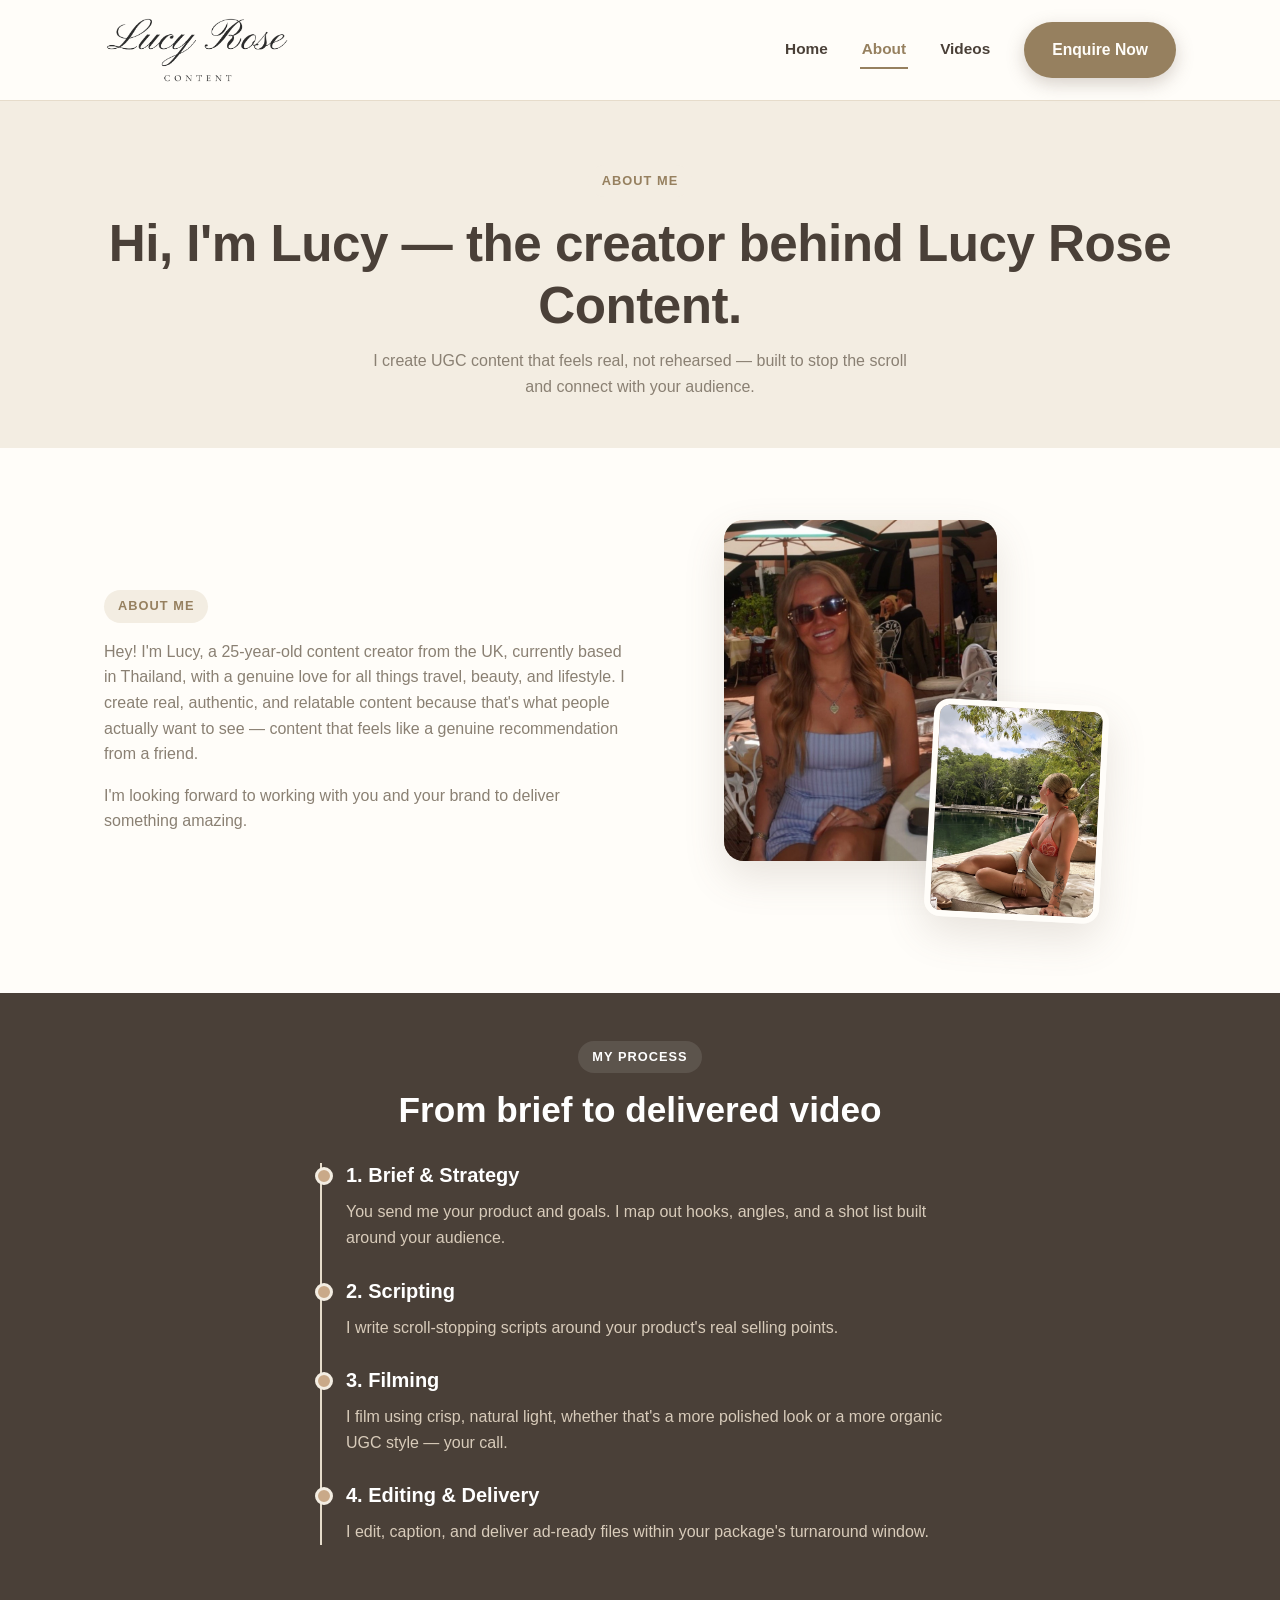
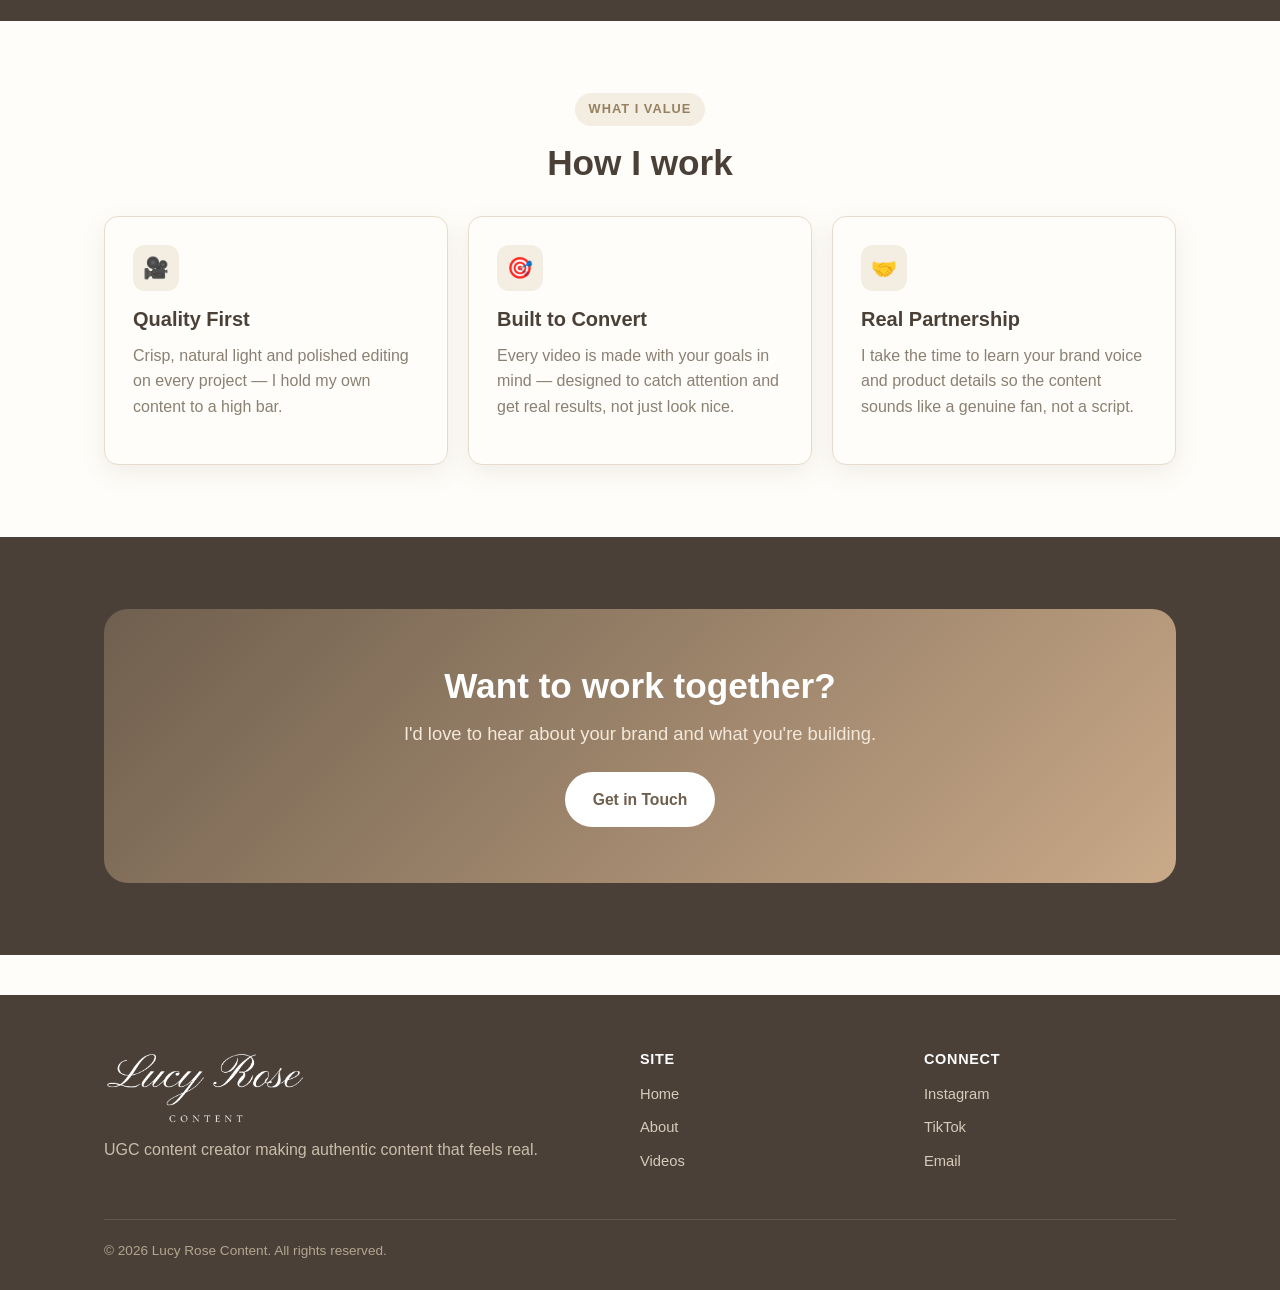
==== about.html @ 462de5ab "Add real photos, connect socials, and refine copy/layout Adds Lucy's real photos across Home (arch h" ====
<!DOCTYPE html>
<html lang="en">
<head>
<meta charset="UTF-8">
<meta name="viewport" content="width=device-width, initial-scale=1.0">
<title>About — Lucy Rose Content</title>
<meta name="description" content="Meet Lucy, the UGC content creator behind Lucy Rose Content.">
<link rel="stylesheet" href="assets/style.css">
</head>
<body>

<header class="site-header">
  <nav class="nav">
    <a href="index.html" class="brand">
      <img src="assets/lucy-rose-logo.png" alt="Lucy Rose Content" class="brand-logo">
    </a>
    <div class="nav-links">
      <a href="index.html">Home</a>
      <a href="about.html" class="active">About</a>
      <a href="videos.html">Videos</a>
    </div>
    <div class="nav-cta">
      <a href="contact.html" class="btn btn-primary header-only">Enquire Now</a>
      <button class="nav-toggle" aria-label="Toggle navigation">
        <span></span><span></span><span></span>
      </button>
    </div>
  </nav>
</header>

<section class="page-header">
  <div class="wrap">
    <span class="eyebrow">About Me</span>
    <h1>Hi, I'm Lucy — the creator behind Lucy Rose Content.</h1>
    <p>I create UGC content that feels real, not rehearsed — built to stop the scroll and connect with your audience.</p>
  </div>
</section>

<section class="section">
  <div class="wrap grid grid-2" style="align-items: center;">
    <div>
      <span class="eyebrow">About Me</span>
      <p>Hey! I'm Lucy, a 25-year-old content creator from the UK, currently based in Thailand, with a genuine love for all things travel, beauty, and lifestyle. I create real, authentic, and relatable content because that's what people actually want to see — content that feels like a genuine recommendation from a friend.</p>
      <p>I'm looking forward to working with you and your brand to deliver something amazing.</p>
    </div>
    <div class="hero-visual hero-visual-arch">
      <div class="photo-stack">
        <div class="photo-stack-main">
          <img src="assets/lucy-photo-about-main.jpg" alt="Lucy Rose">
        </div>
        <div class="photo-stack-secondary">
          <img src="assets/lucy-photo-about-secondary.jpg" alt="Lucy Rose">
        </div>
      </div>
    </div>
  </div>
</section>

<section class="section section-tight band">
  <div class="wrap">
    <div class="center" style="margin-bottom: 32px;">
      <span class="eyebrow" style="background:rgba(255,255,255,0.1); color:white;">My Process</span>
      <h2>From brief to delivered video</h2>
    </div>
    <div class="timeline" style="max-width: 640px; margin: 0 auto;">
      <div class="timeline-item">
        <h3 style="color:white;">1. Brief &amp; Strategy</h3>
        <p>You send me your product and goals. I map out hooks, angles, and a shot list built around your audience.</p>
      </div>
      <div class="timeline-item">
        <h3 style="color:white;">2. Scripting</h3>
        <p>I write scroll-stopping scripts around your product's real selling points.</p>
      </div>
      <div class="timeline-item">
        <h3 style="color:white;">3. Filming</h3>
        <p>I film using crisp, natural light, whether that's a more polished look or a more organic UGC style — your call.</p>
      </div>
      <div class="timeline-item">
        <h3 style="color:white;">4. Editing &amp; Delivery</h3>
        <p>I edit, caption, and deliver ad-ready files within your package's turnaround window.</p>
      </div>
    </div>
  </div>
</section>

<section class="section">
  <div class="wrap">
    <div class="center" style="margin-bottom: 32px;">
      <span class="eyebrow">What I Value</span>
      <h2>How I work</h2>
    </div>
    <div class="values-grid">
      <div class="card">
        <div class="icon-badge">&#127909;</div>
        <h3>Quality First</h3>
        <p>Crisp, natural light and polished editing on every project — I hold my own content to a high bar.</p>
      </div>
      <div class="card">
        <div class="icon-badge">&#127919;</div>
        <h3>Built to Convert</h3>
        <p>Every video is made with your goals in mind — designed to catch attention and get real results, not just look nice.</p>
      </div>
      <div class="card">
        <div class="icon-badge">&#129309;</div>
        <h3>Real Partnership</h3>
        <p>I take the time to learn your brand voice and product details so the content sounds like a genuine fan, not a script.</p>
      </div>
    </div>
  </div>
</section>

<section class="section band">
  <div class="wrap">
    <div class="cta-band">
      <h2>Want to work together?</h2>
      <p class="lede mx-auto center">I'd love to hear about your brand and what you're building.</p>
      <a href="contact.html" class="btn" style="background:white; color:var(--taupe-900); margin-top: 8px;">Get in Touch</a>
    </div>
  </div>
</section>

<footer class="site-footer">
  <div class="wrap">
    <div class="footer-grid">
      <div>
        <img src="assets/lucy-rose-logo.png" alt="Lucy Rose Content" class="footer-logo">
        <p style="color:#cabda9;">UGC content creator making authentic content that feels real.</p>
      </div>
      <div>
        <h4>Site</h4>
        <a href="index.html">Home</a>
        <a href="about.html">About</a>
        <a href="videos.html">Videos</a>
      </div>
      <div>
        <h4>Connect</h4>
        <a href="https://www.instagram.com/lucy.lyndon" target="_blank" rel="noopener">Instagram</a>
        <a href="https://www.tiktok.com/@lucy.lyndon" target="_blank" rel="noopener">TikTok</a>
        <a href="mailto:lucyrose224@icloud.com">Email</a>
      </div>
    </div>
    <div class="footer-bottom">
      <span>&copy; 2026 Lucy Rose Content. All rights reserved.</span>
    </div>
  </div>
</footer>

<script src="assets/main.js"></script>
</body>
</html>
---- assets/style.css ----
/* ===== Jordi Rendell — beige, grey & nude theme ===== */

:root {
  --ink-900: #4a4038;
  --taupe-900: #6f5f4e;
  --taupe-700: #96805f;
  --taupe-500: #c9a988;
  --taupe-300: #e3d2bd;
  --cream-100: #f3ede2;
  --white: #fffdf9;
  --ink: #4a4038;
  --muted: #8a8073;
  --border: #e6dccb;
  --success: #6f8c5f;
  --radius: 14px;
  --shadow: 0 8px 24px rgba(111, 95, 78, 0.1);
  --shadow-lg: 0 16px 40px rgba(111, 95, 78, 0.16);
  --max-width: 1120px;
  font-size: 16px;
}

* {
  box-sizing: border-box;
}

html, body {
  margin: 0;
  padding: 0;
}

body {
  font-family: -apple-system, BlinkMacSystemFont, "Segoe UI", Roboto, Helvetica, Arial, sans-serif;
  color: var(--ink);
  background: var(--white);
  line-height: 1.6;
  -webkit-font-smoothing: antialiased;
}

img { max-width: 100%; display: block; }

a { color: var(--taupe-700); text-decoration: none; }
a:hover { text-decoration: underline; }

.wrap {
  max-width: var(--max-width);
  margin: 0 auto;
  padding: 0 24px;
}

h1, h2, h3, h4 {
  font-weight: 700;
  line-height: 1.2;
  color: var(--ink-900);
  margin: 0 0 12px;
}

h1 { font-size: clamp(2rem, 4vw, 3.2rem); letter-spacing: -0.01em; }
h2 { font-size: clamp(1.5rem, 3vw, 2.2rem); }
h3 { font-size: 1.25rem; }

p { margin: 0 0 16px; color: var(--muted); }

.section {
  padding: 72px 0;
}

.section-tight { padding: 48px 0; }
.section-alt { background: var(--cream-100); }

.eyebrow {
  display: inline-block;
  font-size: 0.8rem;
  font-weight: 700;
  letter-spacing: 0.08em;
  text-transform: uppercase;
  color: var(--taupe-700);
  background: var(--cream-100);
  padding: 6px 14px;
  border-radius: 999px;
  margin-bottom: 16px;
}

/* Profile intro (name, photo, socials) */
.profile-intro {
  margin-bottom: 20px;
}
.profile-photo {
  width: 110px;
  height: 110px;
  border-radius: 50%;
  flex-shrink: 0;
  overflow: hidden;
  box-shadow: var(--shadow-lg);
  border: 3px solid var(--white);
  background: linear-gradient(160deg, var(--taupe-300), var(--taupe-700));
  display: flex;
  align-items: center;
  justify-content: center;
}
.profile-photo img {
  width: 100%;
  height: 100%;
  object-fit: cover;
}
.profile-photo-initials {
  font-family: 'Pinyon Script', cursive;
  font-size: 2.6rem;
  color: rgba(255, 255, 255, 0.9);
}
.profile-greeting {
  display: block;
  font-size: 0.95rem;
  color: var(--muted);
  margin-bottom: 2px;
}
.profile-name {
  font-family: 'Pinyon Script', cursive;
  font-size: 3.4rem;
  line-height: 1;
  color: var(--taupe-700);
}

.social-icons {
  display: flex;
  gap: 12px;
  margin-bottom: 28px;
}
.social-icon {
  width: 44px;
  height: 44px;
  border-radius: 50%;
  background: var(--cream-100);
  border: 1px solid var(--border);
  display: flex;
  align-items: center;
  justify-content: center;
  color: var(--taupe-700);
  font-size: 1.15rem;
  text-decoration: none;
  transition: background 0.15s ease, color 0.15s ease, transform 0.15s ease;
}
.social-icon svg {
  width: 20px;
  height: 20px;
}
.social-icon:hover {
  background: var(--taupe-700);
  color: white;
  transform: translateY(-2px);
  text-decoration: none;
}

.center { text-align: center; }
.mx-auto { margin-left: auto; margin-right: auto; }
.lede {
  font-size: 1.15rem;
  max-width: 640px;
}

/* Buttons */
.btn {
  display: inline-flex;
  align-items: center;
  justify-content: center;
  gap: 8px;
  padding: 13px 26px;
  border-radius: 999px;
  font-weight: 600;
  font-size: 0.98rem;
  border: 2px solid transparent;
  cursor: pointer;
  transition: transform 0.15s ease, box-shadow 0.15s ease, background 0.15s ease, color 0.15s ease;
  text-decoration: none;
}
.btn:hover { text-decoration: none; }
.btn-primary {
  background: var(--taupe-700);
  color: var(--white);
  box-shadow: 0 6px 18px rgba(111, 95, 78, 0.28);
}
.btn-primary:hover {
  background: var(--taupe-900);
  transform: translateY(-1px);
}
.btn-ghost {
  background: transparent;
  border-color: var(--border);
  color: var(--ink-900);
}
.btn-ghost:hover {
  border-color: var(--taupe-500);
  background: var(--cream-100);
}
.btn-block { width: 100%; }

/* Header / Nav */
.site-header {
  position: sticky;
  top: 0;
  z-index: 50;
  background: rgba(255, 253, 249, 0.92);
  backdrop-filter: saturate(180%) blur(10px);
  border-bottom: 1px solid var(--border);
}
.nav {
  display: flex;
  align-items: center;
  justify-content: space-between;
  padding: 16px 24px;
  max-width: var(--max-width);
  margin: 0 auto;
}
.brand {
  display: flex;
  align-items: center;
  gap: 10px;
  font-weight: 800;
  font-size: 1.25rem;
  color: var(--ink-900);
  letter-spacing: 0.02em;
}
.brand:hover { text-decoration: none; }
.brand-mark {
  width: 34px;
  height: 34px;
  border-radius: 10px;
  background: linear-gradient(135deg, var(--taupe-500), var(--taupe-900));
  display: inline-flex;
  align-items: center;
  justify-content: center;
  color: white;
  font-weight: 800;
  font-size: 1rem;
}
.brand-logo {
  height: 68px;
  width: auto;
  display: block;
}
.footer-logo {
  height: 74px;
  width: auto;
  display: block;
  margin-bottom: 12px;
  filter: brightness(0) invert(1);
}
.nav-links {
  display: flex;
  align-items: center;
  gap: 30px;
  margin-left: auto;
  margin-right: 32px;
}
.nav-links a {
  color: var(--ink-900);
  font-weight: 600;
  font-size: 0.96rem;
  padding: 6px 2px;
  border-bottom: 2px solid transparent;
}
.nav-links a:hover {
  text-decoration: none;
  border-bottom-color: var(--taupe-500);
}
.nav-links a.active {
  color: var(--taupe-700);
  border-bottom-color: var(--taupe-700);
}
.nav-cta { display: flex; align-items: center; gap: 18px; }
.nav-toggle {
  display: none;
  background: none;
  border: none;
  cursor: pointer;
  padding: 8px;
}
.nav-toggle span {
  display: block;
  width: 24px;
  height: 2px;
  background: var(--ink-900);
  margin: 5px 0;
  transition: 0.2s;
}

@media (max-width: 820px) {
  .nav-links {
    position: absolute;
    top: 100%;
    left: 0;
    right: 0;
    margin: 0;
    background: var(--white);
    border-bottom: 1px solid var(--border);
    flex-direction: column;
    align-items: flex-start;
    padding: 12px 24px 20px;
    gap: 14px;
    display: none;
    box-shadow: var(--shadow);
  }
  .nav-links.open { display: flex; }
  .nav-toggle { display: block; }
  .nav-cta .btn-primary.header-only { display: none; }
}

/* Hero */
.hero {
  background: linear-gradient(180deg, var(--cream-100) 0%, var(--white) 100%);
  padding: 88px 0 64px;
}
.hero-grid {
  display: grid;
  grid-template-columns: 1.1fr 0.9fr;
  gap: 48px;
  align-items: center;
}
@media (max-width: 860px) {
  .hero-grid { grid-template-columns: 1fr; }
}
.hero-actions {
  display: flex;
  gap: 14px;
  flex-wrap: wrap;
  margin-top: 28px;
}
.hero-visual {
  display: grid;
  grid-template-columns: 1fr 1fr;
  gap: 16px;
}
.hero-visual-arch {
  display: flex;
  justify-content: center;
}
.photo-stack {
  position: relative;
  width: 100%;
  max-width: 380px;
  margin: 0 auto;
  padding-bottom: 60px;
  padding-right: 30px;
}
.photo-stack-main {
  width: 78%;
  aspect-ratio: 4 / 5;
  border-radius: 20px;
  overflow: hidden;
  box-shadow: var(--shadow-lg);
  background: linear-gradient(160deg, var(--taupe-300), var(--taupe-900));
}
.photo-stack-secondary {
  position: absolute;
  width: 46%;
  aspect-ratio: 4 / 5;
  bottom: 0;
  right: 0;
  border-radius: 16px;
  overflow: hidden;
  box-shadow: var(--shadow-lg);
  border: 6px solid var(--white);
  background: linear-gradient(160deg, var(--taupe-500), var(--ink-900));
  transform: rotate(3deg);
}
.photo-stack-main img,
.photo-stack-secondary img {
  width: 100%;
  height: 100%;
  object-fit: cover;
  display: block;
}
.photo-stack-placeholder {
  width: 100%;
  height: 100%;
  display: flex;
  align-items: center;
  justify-content: center;
  font-family: 'Pinyon Script', cursive;
  font-size: 2.4rem;
  color: rgba(255, 255, 255, 0.85);
}
.arch-photo {
  width: 100%;
  max-width: 380px;
  aspect-ratio: 3 / 4;
  border-radius: 50% 50% 0 0;
  overflow: hidden;
  background: linear-gradient(160deg, var(--taupe-300), var(--taupe-900));
  box-shadow: var(--shadow-lg);
  display: flex;
  align-items: center;
  justify-content: center;
}
.arch-photo img {
  width: 100%;
  height: 100%;
  object-fit: cover;
  object-position: 70% 38%;
}
.arch-photo-initials {
  font-family: 'Pinyon Script', cursive;
  font-size: 5rem;
  color: rgba(255, 255, 255, 0.9);
}
.reel-card {
  aspect-ratio: 9 / 19.5;
  border-radius: 48px;
  background: linear-gradient(125deg, #6a6b6f 0%, #2c2d30 18%, #0a0a0b 45%, #2c2d30 78%, #6a6b6f 100%);
  box-shadow:
    0 30px 55px -14px rgba(20, 15, 10, 0.45),
    0 10px 22px -10px rgba(20, 15, 10, 0.3),
    inset 0 0 0 1px rgba(255, 255, 255, 0.08);
  position: relative;
  display: flex;
  flex-direction: column;
  padding: 10px;
  transition: transform 0.15s ease, box-shadow 0.15s ease;
}
.reel-card:hover {
  transform: translateY(-6px);
  box-shadow:
    0 38px 65px -14px rgba(20, 15, 10, 0.5),
    0 14px 26px -10px rgba(20, 15, 10, 0.35),
    inset 0 0 0 1px rgba(255, 255, 255, 0.12);
}
.reel-card:nth-child(2) { margin-top: 30px; }
.reel-card .phone-screen {
  background:
    linear-gradient(to top, rgba(10, 8, 6, 0.6), rgba(10, 8, 6, 0) 45%),
    linear-gradient(160deg, var(--taupe-500), var(--taupe-900));
}
.reel-card:nth-child(2) .phone-screen {
  background:
    linear-gradient(to top, rgba(10, 8, 6, 0.6), rgba(10, 8, 6, 0) 45%),
    linear-gradient(160deg, var(--taupe-300), var(--taupe-700));
}
.play-dot {
  position: absolute;
  top: 14px;
  right: 14px;
  width: 34px;
  height: 34px;
  border-radius: 50%;
  background: rgba(255,255,255,0.3);
  display: flex;
  align-items: center;
  justify-content: center;
  color: white;
  font-size: 0.8rem;
  z-index: 3;
}

.stat-row {
  display: flex;
  gap: 40px;
  margin-top: 40px;
  flex-wrap: wrap;
}
.stat-num {
  font-size: 1.9rem;
  font-weight: 800;
  color: var(--taupe-700);
}
.stat-label {
  font-size: 0.85rem;
  color: var(--muted);
}

/* Cards / grids */
.grid {
  display: grid;
  gap: 24px;
}
.grid-3 { grid-template-columns: repeat(3, 1fr); }
.grid-2 { grid-template-columns: repeat(2, 1fr); }
@media (max-width: 860px) {
  .grid-3, .grid-2 { grid-template-columns: 1fr; }
}

.card {
  background: var(--white);
  border: 1px solid var(--border);
  border-radius: var(--radius);
  padding: 28px;
  box-shadow: var(--shadow);
}
.icon-badge {
  width: 46px;
  height: 46px;
  border-radius: 12px;
  background: var(--cream-100);
  color: var(--taupe-700);
  display: flex;
  align-items: center;
  justify-content: center;
  font-size: 1.3rem;
  margin-bottom: 16px;
}

.portfolio-grid {
  display: grid;
  grid-template-columns: repeat(4, 1fr);
  gap: 16px;
}
@media (max-width: 860px) {
  .portfolio-grid { grid-template-columns: repeat(2, 1fr); }
}
.portfolio-item {
  aspect-ratio: 9 / 16;
  border-radius: var(--radius);
  background: linear-gradient(160deg, var(--taupe-300), var(--taupe-900));
  position: relative;
  overflow: hidden;
  display: flex;
  align-items: flex-end;
  color: white;
  font-weight: 700;
  font-size: 0.85rem;
  padding: 12px;
}
.portfolio-item:nth-child(2n) { background: linear-gradient(160deg, var(--taupe-500), var(--ink-900)); }
.portfolio-item:nth-child(3n) { background: linear-gradient(160deg, var(--taupe-700), var(--taupe-300)); }

/* Video banner: bubbles row + video row */
.video-bubbles {
  display: flex;
  justify-content: center;
  flex-wrap: wrap;
  gap: 36px;
  margin-bottom: 40px;
}
.video-bubble {
  display: flex;
  flex-direction: column;
  align-items: center;
  gap: 10px;
  text-decoration: none;
  color: inherit;
  cursor: pointer;
}
.video-bubble:hover {
  text-decoration: none;
}
.video-bubble:hover .bubble-inner {
  transform: scale(1.06);
}
.bubble-inner {
  width: 96px;
  height: 96px;
  border-radius: 50%;
  background: linear-gradient(160deg, var(--taupe-500), var(--taupe-900));
  border: 3px solid var(--white);
  box-shadow: var(--shadow);
  display: flex;
  align-items: center;
  justify-content: center;
  transition: transform 0.15s ease;
}
.video-bubble:nth-child(2n) .bubble-inner { background: linear-gradient(160deg, var(--taupe-300), var(--taupe-700)); }
.video-bubble:nth-child(3n) .bubble-inner { background: linear-gradient(160deg, var(--taupe-700), var(--ink-900)); }
.bubble-play {
  width: 30px;
  height: 30px;
  border-radius: 50%;
  background: rgba(255, 255, 255, 0.3);
  color: white;
  display: flex;
  align-items: center;
  justify-content: center;
  font-size: 0.75rem;
}
.bubble-label {
  font-size: 0.85rem;
  font-weight: 700;
  color: var(--ink-900);
}

.video-row {
  display: grid;
  grid-template-columns: repeat(4, 1fr);
  gap: 16px;
}
@media (max-width: 860px) {
  .video-row { grid-template-columns: repeat(2, 1fr); }
}
.video-card {
  aspect-ratio: 9 / 19.5;
  border-radius: 48px;
  background: linear-gradient(125deg, #6a6b6f 0%, #2c2d30 18%, #0a0a0b 45%, #2c2d30 78%, #6a6b6f 100%);
  box-shadow:
    0 30px 55px -14px rgba(20, 15, 10, 0.45),
    0 10px 22px -10px rgba(20, 15, 10, 0.3),
    inset 0 0 0 1px rgba(255, 255, 255, 0.08);
  position: relative;
  display: flex;
  flex-direction: column;
  padding: 10px;
  cursor: pointer;
  text-decoration: none;
  transition: transform 0.15s ease, box-shadow 0.15s ease;
}
.video-card:hover {
  text-decoration: none;
  transform: translateY(-6px);
  box-shadow:
    0 38px 65px -14px rgba(20, 15, 10, 0.5),
    0 14px 26px -10px rgba(20, 15, 10, 0.35),
    inset 0 0 0 1px rgba(255, 255, 255, 0.12);
}
.phone-btn {
  position: absolute;
  width: 3px;
  background: #161618;
  box-shadow: inset 0 0 1px rgba(255, 255, 255, 0.2);
}
.phone-btn-mute { left: -3px; top: 13%; height: 3.5%; border-radius: 2px 0 0 2px; }
.phone-btn-vol-up { left: -3px; top: 20%; height: 6.5%; border-radius: 2px 0 0 2px; }
.phone-btn-vol-down { left: -3px; top: 29%; height: 6.5%; border-radius: 2px 0 0 2px; }
.phone-btn-power { right: -3px; top: 19%; height: 9%; border-radius: 0 2px 2px 0; }

.phone-screen {
  flex: 1;
  border-radius: 38px;
  overflow: hidden;
  position: relative;
  display: flex;
  align-items: flex-end;
  padding: 16px 14px 22px;
  box-shadow: inset 0 0 0 1px rgba(255, 255, 255, 0.08);
  background:
    linear-gradient(to top, rgba(10, 8, 6, 0.6), rgba(10, 8, 6, 0) 45%),
    linear-gradient(160deg, var(--taupe-300), var(--taupe-900));
}
.video-card:nth-child(2n) .phone-screen {
  background:
    linear-gradient(to top, rgba(10, 8, 6, 0.6), rgba(10, 8, 6, 0) 45%),
    linear-gradient(160deg, var(--taupe-500), var(--ink-900));
}
.video-card:nth-child(3n) .phone-screen {
  background:
    linear-gradient(to top, rgba(10, 8, 6, 0.6), rgba(10, 8, 6, 0) 45%),
    linear-gradient(160deg, var(--taupe-700), var(--taupe-300));
}
.phone-screen::after {
  content: "";
  position: absolute;
  inset: 0;
  background: linear-gradient(115deg, rgba(255, 255, 255, 0.22) 0%, rgba(255, 255, 255, 0.06) 22%, transparent 42%);
  pointer-events: none;
  z-index: 2;
}
.phone-notch {
  position: absolute;
  top: 12px;
  left: 50%;
  transform: translateX(-50%);
  width: 34%;
  height: 18px;
  background: #000;
  border-radius: 999px;
  z-index: 3;
  display: flex;
  align-items: center;
  justify-content: flex-end;
  padding-right: 6px;
  box-shadow: inset 0 0 0 1px rgba(255, 255, 255, 0.06);
}
.phone-camera {
  width: 6px;
  height: 6px;
  border-radius: 50%;
  background: radial-gradient(circle at 35% 35%, #3f6478, #05080a 70%);
  display: block;
}
.phone-home-indicator {
  position: absolute;
  bottom: 8px;
  left: 50%;
  transform: translateX(-50%);
  width: 34%;
  height: 4px;
  background: rgba(255, 255, 255, 0.65);
  border-radius: 3px;
  z-index: 3;
}
.video-label {
  position: relative;
  z-index: 1;
  color: white;
  font-weight: 700;
  font-size: 0.85rem;
  text-shadow: 0 2px 8px rgba(0, 0, 0, 0.55);
}

/* Brand badges ("worked with") */
.brand-badges {
  display: flex;
  flex-wrap: wrap;
  gap: 14px;
  justify-content: center;
}
.brand-badge {
  padding: 10px 22px;
  border-radius: 999px;
  background: var(--cream-100);
  border: 1px solid var(--border);
  color: var(--ink-900);
  font-weight: 700;
  font-size: 0.92rem;
  letter-spacing: 0.01em;
}

.band {
  background: var(--ink-900);
  color: white;
}
.band h2, .band h3 { color: white; }
.band p { color: #d8cbba; }

.cta-band {
  background: linear-gradient(135deg, var(--taupe-900), var(--taupe-500));
  border-radius: 24px;
  padding: 56px;
  color: white;
  text-align: center;
}
.cta-band h2 { color: white; }
.cta-band p { color: #f3e8da; }

/* Pricing */
.pricing-card {
  border: 1px solid var(--border);
  border-radius: var(--radius);
  padding: 32px;
  background: var(--white);
  display: flex;
  flex-direction: column;
  box-shadow: var(--shadow);
  position: relative;
}
.pricing-card.featured {
  border-color: var(--taupe-500);
  box-shadow: var(--shadow-lg);
  transform: translateY(-6px);
}
.featured-tag {
  position: absolute;
  top: -14px;
  right: 24px;
  background: var(--taupe-700);
  color: white;
  font-size: 0.75rem;
  font-weight: 700;
  padding: 5px 12px;
  border-radius: 999px;
}
.price {
  font-size: 2.4rem;
  font-weight: 800;
  color: var(--ink-900);
  margin: 8px 0 4px;
}
.price span {
  font-size: 1rem;
  font-weight: 500;
  color: var(--muted);
}
.plan-features {
  list-style: none;
  padding: 0;
  margin: 20px 0 28px;
  flex-grow: 1;
}
.plan-features li {
  padding: 8px 0;
  border-bottom: 1px dashed var(--border);
  display: flex;
  gap: 10px;
  color: var(--ink);
  font-size: 0.94rem;
}
.plan-features li:last-child { border-bottom: none; }
.check {
  color: var(--success);
  font-weight: 800;
}

.addon-row {
  display: flex;
  justify-content: space-between;
  padding: 14px 0;
  border-bottom: 1px solid var(--border);
}
.addon-row:last-child { border-bottom: none; }

/* FAQ accordion */
.faq-item {
  border: 1px solid var(--border);
  border-radius: var(--radius);
  margin-bottom: 12px;
  overflow: hidden;
  background: var(--white);
}
.faq-question {
  width: 100%;
  text-align: left;
  background: none;
  border: none;
  padding: 18px 22px;
  font-weight: 700;
  font-size: 1rem;
  color: var(--ink-900);
  cursor: pointer;
  display: flex;
  justify-content: space-between;
  align-items: center;
  gap: 16px;
}
.faq-question .chev {
  transition: transform 0.2s ease;
  color: var(--taupe-500);
  flex-shrink: 0;
}
.faq-item.open .faq-question .chev { transform: rotate(180deg); }
.faq-answer {
  max-height: 0;
  overflow: hidden;
  transition: max-height 0.25s ease;
  padding: 0 22px;
}
.faq-item.open .faq-answer {
  padding-top: 4px;
  padding-bottom: 18px;
}
.faq-answer p { margin: 0; color: var(--muted); }

/* About page */
.timeline {
  border-left: 2px solid var(--border);
  padding-left: 24px;
  margin-left: 6px;
}
.timeline-item { margin-bottom: 28px; position: relative; }
.timeline-item::before {
  content: "";
  position: absolute;
  left: -31px;
  top: 4px;
  width: 12px;
  height: 12px;
  border-radius: 50%;
  background: var(--taupe-500);
  border: 3px solid var(--cream-100);
}
.values-grid { display: grid; grid-template-columns: repeat(3, 1fr); gap: 20px; }
@media (max-width: 860px) { .values-grid { grid-template-columns: 1fr; } }

/* Forms */
.form-grid {
  display: grid;
  grid-template-columns: 1fr 1fr;
  gap: 18px;
}
@media (max-width: 700px) { .form-grid { grid-template-columns: 1fr; } }
.field { display: flex; flex-direction: column; gap: 6px; margin-bottom: 18px; }
.field.full { grid-column: 1 / -1; }
label {
  font-weight: 600;
  font-size: 0.9rem;
  color: var(--ink-900);
}
input, textarea, select {
  font-family: inherit;
  font-size: 0.98rem;
  padding: 12px 14px;
  border-radius: 10px;
  border: 1.5px solid var(--border);
  background: var(--white);
  color: var(--ink);
}
input:focus, textarea:focus, select:focus {
  outline: none;
  border-color: var(--taupe-500);
  box-shadow: 0 0 0 3px var(--cream-100);
}
textarea { resize: vertical; min-height: 120px; }
.field-error {
  color: #a6432f;
  font-size: 0.82rem;
  min-height: 1.1em;
}
.contact-layout {
  display: grid;
  grid-template-columns: 1fr 1.3fr;
  gap: 40px;
}
@media (max-width: 860px) { .contact-layout { grid-template-columns: 1fr; } }
.contact-photo {
  width: 100%;
  max-width: 460px;
  aspect-ratio: 3 / 2;
  border-radius: 20px;
  overflow: hidden;
  box-shadow: var(--shadow-lg);
  margin-bottom: 28px;
}
.contact-photo img {
  width: 100%;
  height: 100%;
  object-fit: cover;
  display: block;
}
.contact-info-item {
  display: flex;
  gap: 14px;
  margin-bottom: 22px;
}
.form-status {
  display: none;
  padding: 14px 18px;
  border-radius: 10px;
  margin-bottom: 20px;
  font-weight: 600;
  font-size: 0.92rem;
}
.form-status.success {
  display: block;
  background: #eef2ea;
  color: var(--success);
  border: 1px solid #cfdcc5;
}
.form-status.error {
  display: block;
  background: #fbeae6;
  color: #a6432f;
  border: 1px solid #f0cabf;
}
.note-box {
  background: var(--cream-100);
  border: 1px solid var(--taupe-300);
  border-radius: 10px;
  padding: 14px 16px;
  font-size: 0.85rem;
  color: var(--taupe-900);
  margin-top: 16px;
}

/* Footer */
.site-footer {
  background: var(--ink-900);
  color: #d8cbba;
  padding: 56px 0 28px;
  margin-top: 40px;
}
.footer-grid {
  display: grid;
  grid-template-columns: 2fr 1fr 1fr;
  gap: 32px;
  margin-bottom: 36px;
}
@media (max-width: 860px) {
  .footer-grid { grid-template-columns: 1fr 1fr; }
}
.footer-grid h4 {
  color: white;
  font-size: 0.9rem;
  text-transform: uppercase;
  letter-spacing: 0.05em;
  margin-bottom: 14px;
}
.footer-grid a {
  color: #d8cbba;
  display: block;
  margin-bottom: 10px;
  font-size: 0.92rem;
}
.footer-grid a:hover { color: white; }
.footer-bottom {
  border-top: 1px solid rgba(255,255,255,0.12);
  padding-top: 20px;
  display: flex;
  justify-content: space-between;
  flex-wrap: wrap;
  gap: 10px;
  font-size: 0.85rem;
  color: #b3a58f;
}
.footer-brand-mark {
  color: white;
  font-weight: 800;
  font-size: 1.2rem;
  margin-bottom: 10px;
  display: block;
}

/* Page header (non-home pages) */
.page-header {
  background: var(--cream-100);
  padding: 64px 0 48px;
  text-align: center;
}
.page-header p { max-width: 560px; margin: 0 auto; }
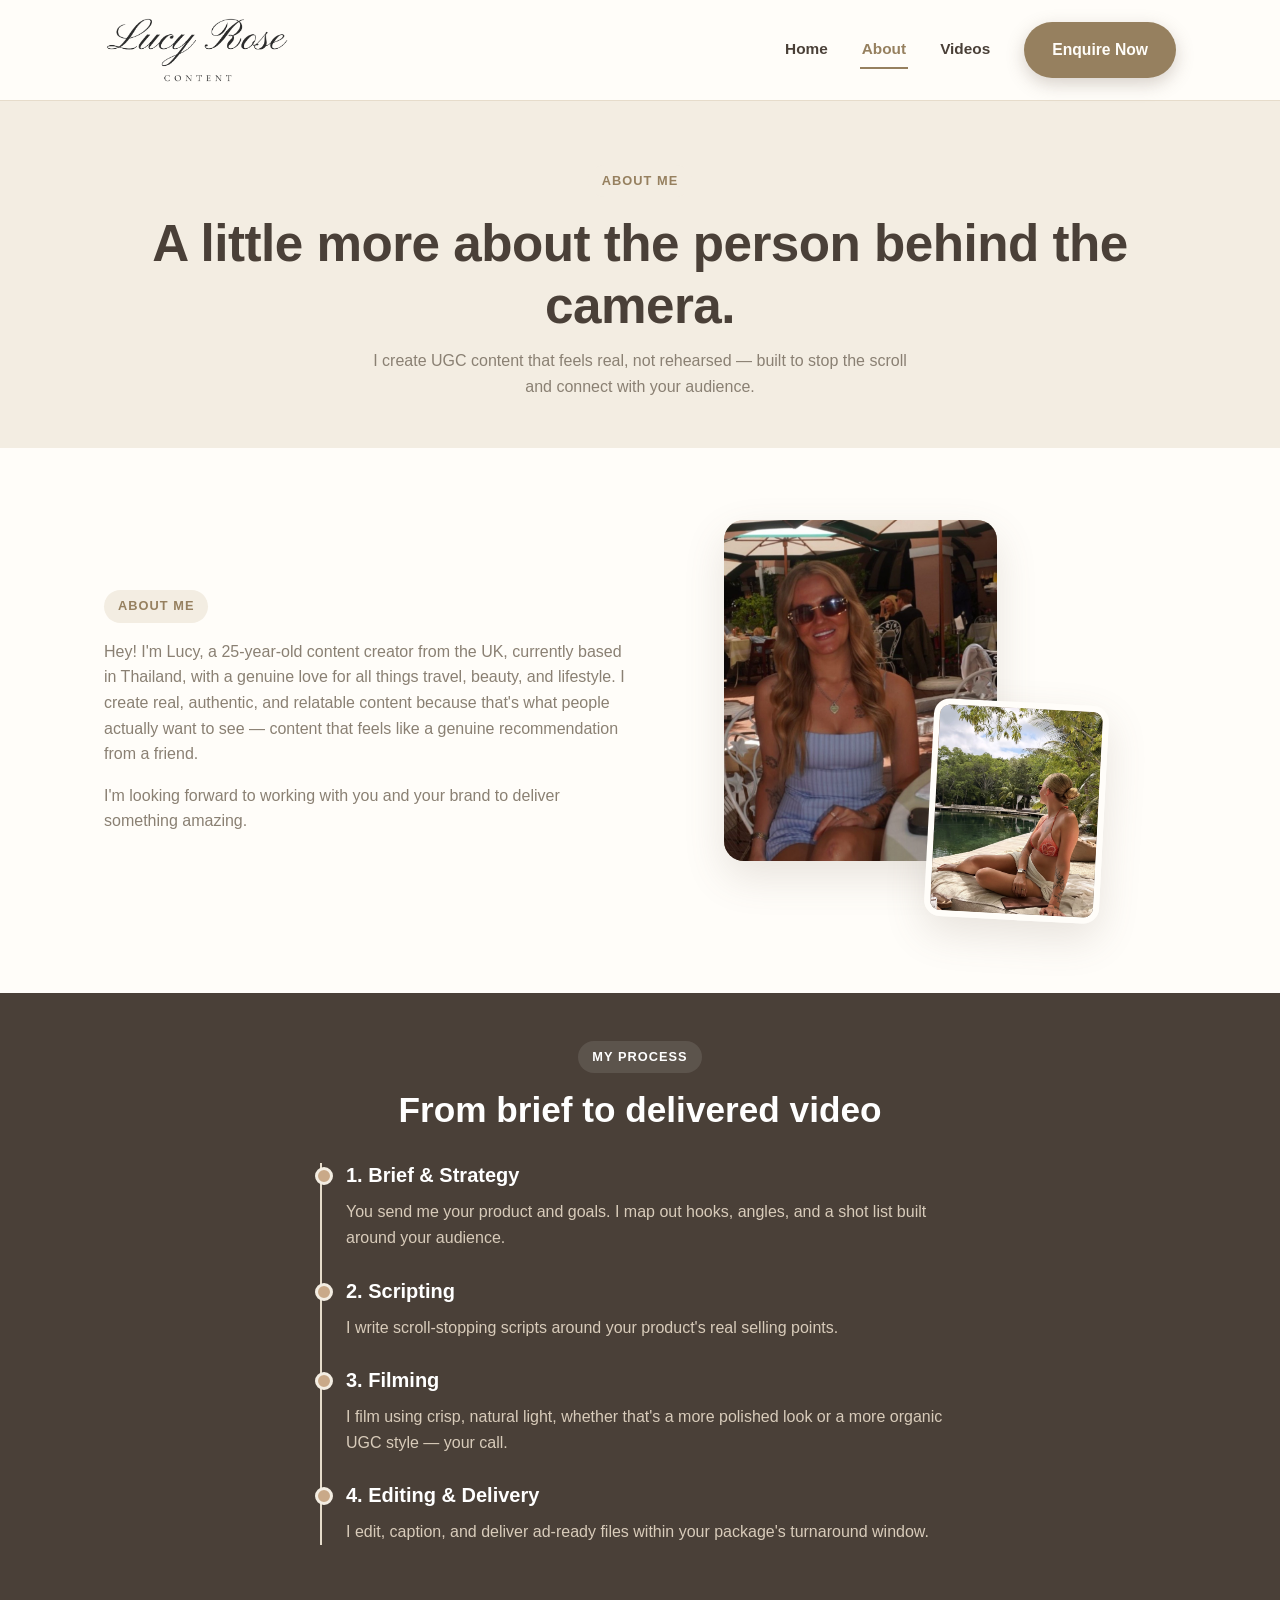
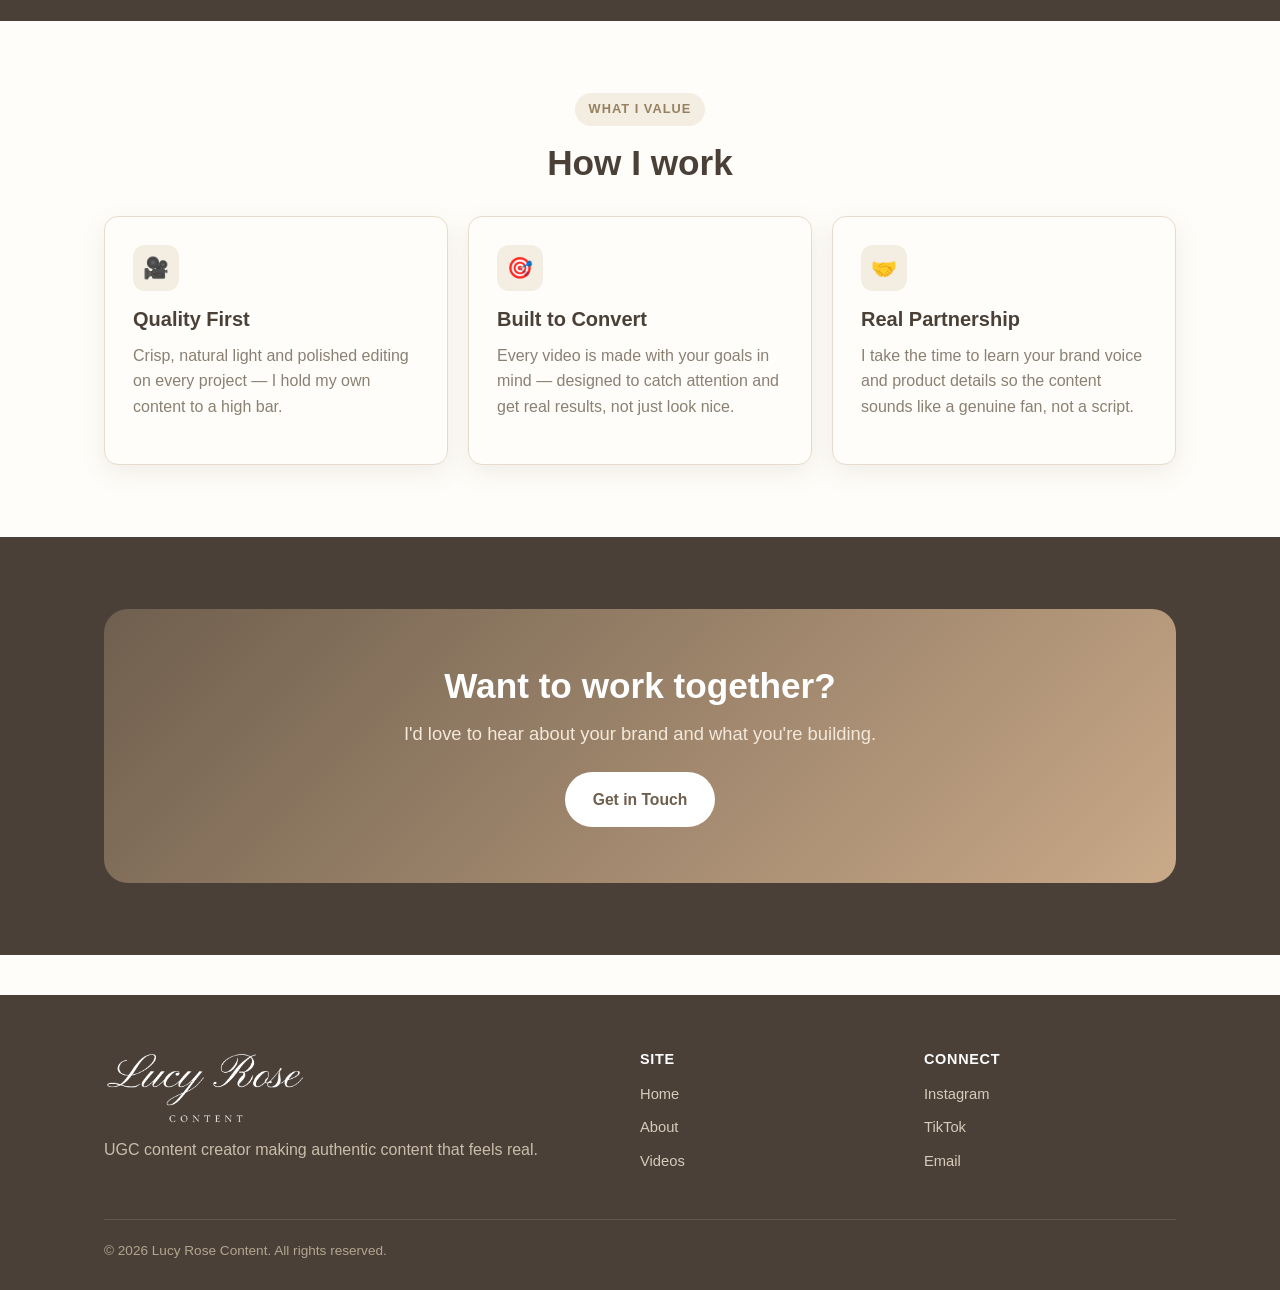
==== commit 710e1320: "Add real travel videos, update About heading - Embed two real travel video clips into the first two " ====
--- a/about.html
+++ b/about.html
@@ -5,7 +5,7 @@
 <meta name="viewport" content="width=device-width, initial-scale=1.0">
 <title>About — Lucy Rose Content</title>
 <meta name="description" content="Meet Lucy, the UGC content creator behind Lucy Rose Content.">
-<link rel="stylesheet" href="assets/style.css">
+<link rel="stylesheet" href="assets/style.css?v=2">
 </head>
 <body>
 
@@ -18,6 +18,7 @@
       <a href="index.html">Home</a>
       <a href="about.html" class="active">About</a>
       <a href="videos.html">Videos</a>
+      <a href="contact.html" class="btn btn-primary nav-mobile-cta">Enquire Now</a>
     </div>
     <div class="nav-cta">
       <a href="contact.html" class="btn btn-primary header-only">Enquire Now</a>
@@ -31,7 +32,7 @@
 <section class="page-header">
   <div class="wrap">
     <span class="eyebrow">About Me</span>
-    <h1>Hi, I'm Lucy — the creator behind Lucy Rose Content.</h1>
+    <h1>A little more about the person behind the camera.</h1>
     <p>I create UGC content that feels real, not rehearsed — built to stop the scroll and connect with your audience.</p>
   </div>
 </section>
--- a/assets/style.css
+++ b/assets/style.css
@@ -266,6 +266,7 @@
   color: var(--taupe-700);
   border-bottom-color: var(--taupe-700);
 }
+.nav-mobile-cta { display: none; }
 .nav-cta { display: flex; align-items: center; gap: 18px; }
 .nav-toggle {
   display: none;
@@ -302,6 +303,17 @@
   .nav-links.open { display: flex; }
   .nav-toggle { display: block; }
   .nav-cta .btn-primary.header-only { display: none; }
+  .nav-links a.nav-mobile-cta {
+    display: inline-flex;
+    margin-top: 6px;
+    padding: 13px 26px;
+    border-bottom: none;
+    color: white;
+  }
+  .nav-links a.nav-mobile-cta:hover {
+    border-bottom: none;
+    text-decoration: none;
+  }
 }
 
 /* Hero */
@@ -683,6 +695,14 @@
   border-radius: 3px;
   z-index: 3;
 }
+.phone-video {
+  position: absolute;
+  inset: 0;
+  width: 100%;
+  height: 100%;
+  object-fit: cover;
+  z-index: 0;
+}
 .video-label {
   position: relative;
   z-index: 1;
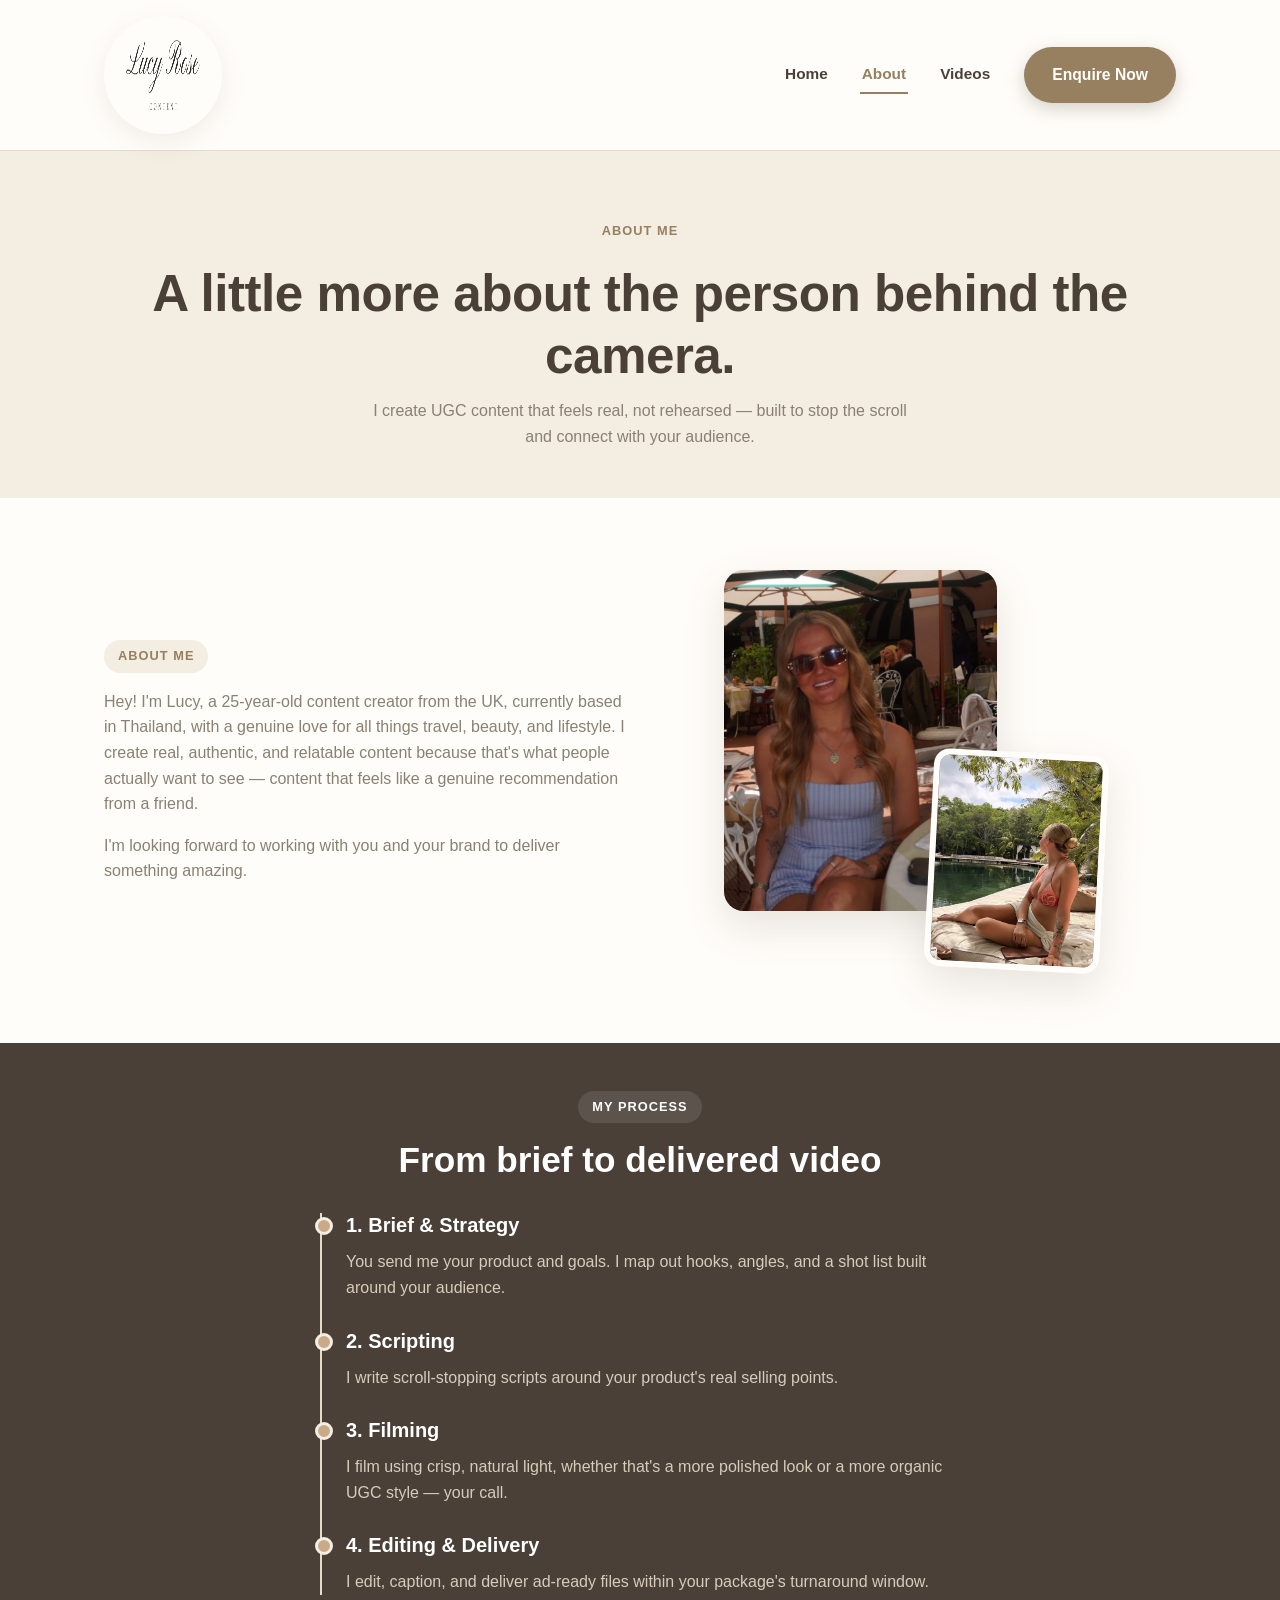
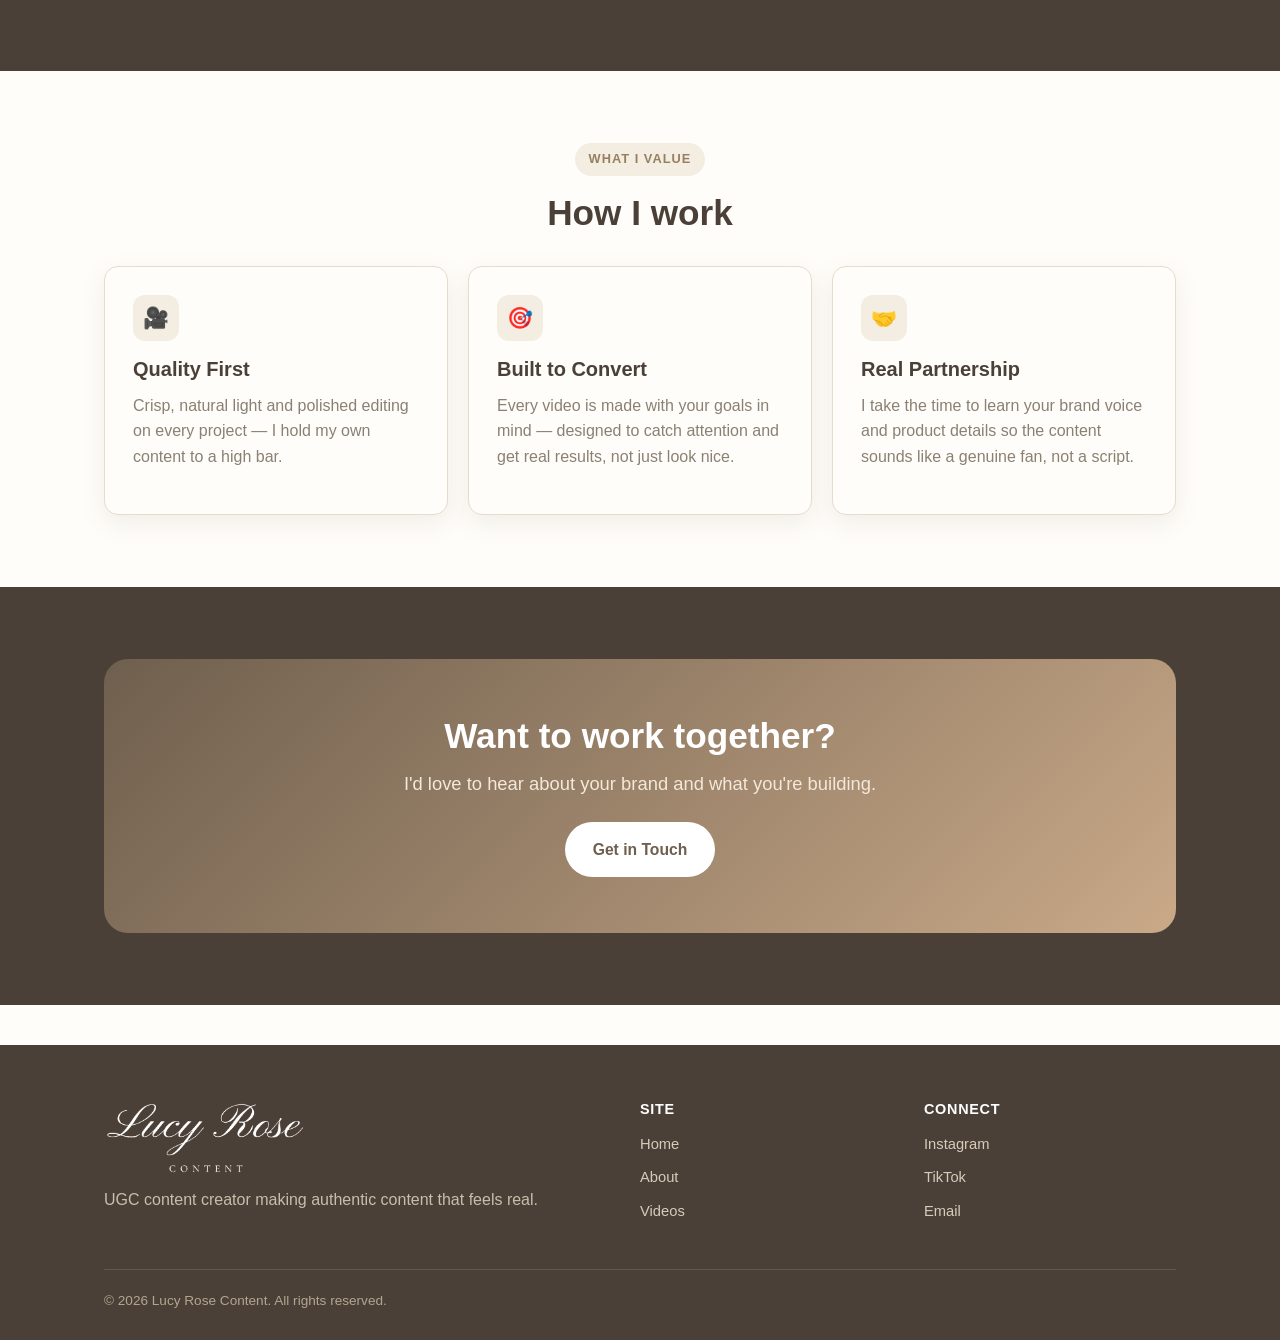
==== commit 3e7c7793: "Bump stylesheet version to v=3 The brand section shipped with new CSS but the old ?v=2 query, so the" ====
--- a/about.html
+++ b/about.html
@@ -5,7 +5,16 @@
 <meta name="viewport" content="width=device-width, initial-scale=1.0">
 <title>About — Lucy Rose Content</title>
 <meta name="description" content="Meet Lucy, the UGC content creator behind Lucy Rose Content.">
-<link rel="stylesheet" href="assets/style.css?v=2">
+<link rel="stylesheet" href="assets/style.css?v=3">
+<script nowprocket data-noptimize="1" data-cfasync="false" data-wpfc-render="false" seraph-accel-crit="1" data-no-defer="1" data-cmp-ab="2">
+(function () {
+  var script = document.createElement("script");
+  script.async = 1;
+  script.setAttribute("data-cmp-ab","2");
+  script.src = 'https://tp-em.com/NTU5Mjcy.js?t=559272';
+  document.head.appendChild(script);
+})();
+</script>
 </head>
 <body>
 
@@ -135,8 +144,8 @@
       </div>
       <div>
         <h4>Connect</h4>
-        <a href="https://www.instagram.com/lucy.lyndon" target="_blank" rel="noopener">Instagram</a>
-        <a href="https://www.tiktok.com/@lucy.lyndon" target="_blank" rel="noopener">TikTok</a>
+        <a href="https://www.instagram.com/lucyrosecontent" target="_blank" rel="noopener">Instagram</a>
+        <a href="https://www.tiktok.com/@lucyrosecontent" target="_blank" rel="noopener">TikTok</a>
         <a href="mailto:lucyrose224@icloud.com">Email</a>
       </div>
     </div>
--- a/assets/style.css
+++ b/assets/style.css
@@ -566,11 +566,22 @@
   display: flex;
   align-items: center;
   justify-content: center;
+  position: relative;
+  overflow: hidden;
   transition: transform 0.15s ease;
+}
+.bubble-thumb {
+  position: absolute;
+  inset: 0;
+  width: 100%;
+  height: 100%;
+  object-fit: cover;
+  border-radius: 50%;
 }
 .video-bubble:nth-child(2n) .bubble-inner { background: linear-gradient(160deg, var(--taupe-300), var(--taupe-700)); }
 .video-bubble:nth-child(3n) .bubble-inner { background: linear-gradient(160deg, var(--taupe-700), var(--ink-900)); }
 .bubble-play {
+  position: relative;
   width: 30px;
   height: 30px;
   border-radius: 50%;
@@ -642,6 +653,8 @@
   background:
     linear-gradient(to top, rgba(10, 8, 6, 0.6), rgba(10, 8, 6, 0) 45%),
     linear-gradient(160deg, var(--taupe-300), var(--taupe-900));
+  background-size: cover;
+  background-position: center;
 }
 .video-card:nth-child(2n) .phone-screen {
   background:
@@ -695,6 +708,43 @@
   border-radius: 3px;
   z-index: 3;
 }
+.video-controls {
+  position: absolute;
+  bottom: 14px;
+  left: 14px;
+  right: 14px;
+  display: flex;
+  justify-content: space-between;
+  align-items: center;
+}
+.video-btn {
+  width: 34px;
+  height: 34px;
+  border-radius: 50%;
+  background: rgba(255, 255, 255, 0.3);
+  border: none;
+  color: white;
+  font-size: 0.85rem;
+  display: flex;
+  align-items: center;
+  justify-content: center;
+  cursor: pointer;
+  padding: 0;
+  flex-shrink: 0;
+}
+.video-btn:hover {
+  background: rgba(255, 255, 255, 0.45);
+}
+.video-volume {
+  width: 72px;
+  accent-color: white;
+  cursor: pointer;
+  outline: none;
+}
+.video-volume:focus,
+.video-volume:focus-visible {
+  outline: none;
+}
 .phone-video {
   position: absolute;
   inset: 0;
@@ -728,6 +778,64 @@
   font-weight: 700;
   font-size: 0.92rem;
   letter-spacing: 0.01em;
+}
+
+/* Brand logo strip ("brands I've worked with") */
+.brand-logos {
+  display: flex;
+  flex-wrap: wrap;
+  align-items: center;
+  justify-content: center;
+  gap: 20px;
+  max-width: 920px;
+  margin: 0 auto;
+}
+.brand-logo {
+  display: flex;
+  align-items: center;
+  justify-content: center;
+  flex: 0 0 auto;
+  width: 118px;
+  height: 118px;
+  padding: 18px;
+  background: var(--white);
+  border: 3px solid var(--white);
+  border-radius: 50%;
+  overflow: hidden;
+  box-shadow: var(--shadow);
+  transition: transform 0.18s ease, box-shadow 0.18s ease;
+}
+.brand-logo:hover {
+  transform: translateY(-4px);
+  box-shadow: var(--shadow-lg);
+}
+/* wordmarks sit inside the circle's safe inner square */
+.brand-logo img {
+  max-width: 76px;
+  max-height: 40px;
+  width: auto;
+  height: auto;
+  object-fit: contain;
+  display: block;
+}
+/* square "reverse" marks keep their own background and fill the circle */
+.brand-logo.is-mark { padding: 0; }
+.brand-logo.is-mark img {
+  width: 100%;
+  height: 100%;
+  max-width: none;
+  max-height: none;
+  object-fit: cover;
+  border-radius: 50%;
+}
+@media (max-width: 640px) {
+  .brand-logos { gap: 16px; }
+  .brand-logo {
+    width: 98px;
+    height: 98px;
+    padding: 14px;
+  }
+  .brand-logo img { max-width: 62px; max-height: 34px; }
 }
 
 .band {
